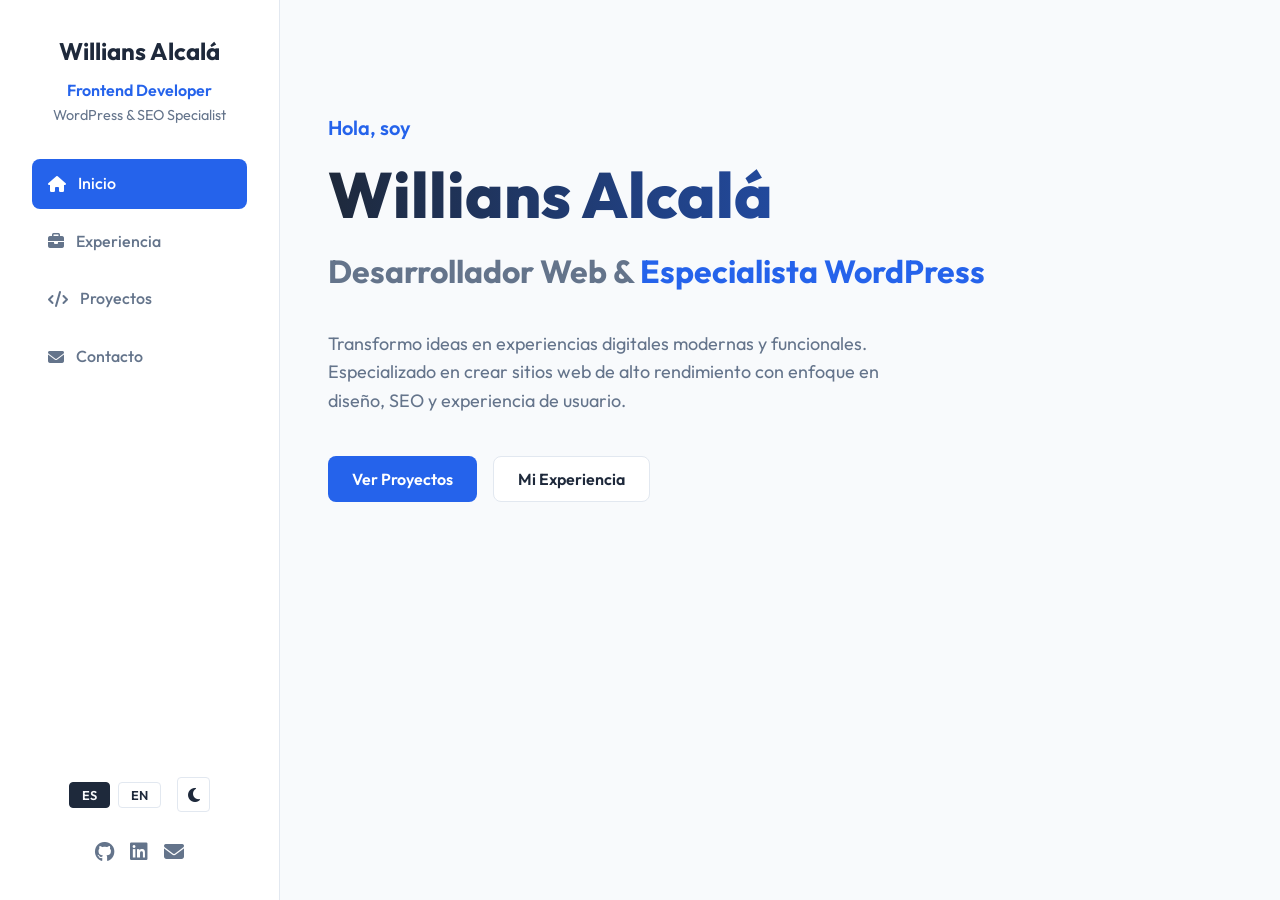
==== index.html @ 9b9c4663 "Add files via upload" ====
<!DOCTYPE html>
<html lang="es">

<head>
    <meta charset="UTF-8">
    <meta name="viewport" content="width=device-width, initial-scale=1.0">
    <title>Willians Alcalá | Portfolio</title>
    <link rel="preconnect" href="https://fonts.googleapis.com">
    <link rel="preconnect" href="https://fonts.gstatic.com" crossorigin>
    <link href="https://fonts.googleapis.com/css2?family=Outfit:wght@300;400;600;700&display=swap" rel="stylesheet">
    <link rel="stylesheet" href="style.css">
    <link rel="stylesheet" href="https://cdnjs.cloudflare.com/ajax/libs/font-awesome/6.4.0/css/all.min.css">
</head>

<body>
    <div class="app-container">
        <button class="mobile-menu-btn" onclick="toggleMobileMenu()">
            <i class="fa-solid fa-bars"></i>
        </button>

        <nav class="sidebar" id="sidebar">
            <div class="profile">
                <h1>Willians Alcalá</h1>
                <p class="role">Frontend Developer</p>
                <p class="sub-role">WordPress & SEO Specialist</p>
            </div>
            <ul class="nav-links">
                <li class="active" data-tab="home" onclick="closeMobileMenu()">
                    <i class="fa-solid fa-house"></i> <span>Inicio</span>
                </li>
                <li data-tab="experience" onclick="closeMobileMenu()">
                    <i class="fa-solid fa-briefcase"></i> <span>Experiencia</span>
                </li>
                <li data-tab="projects" onclick="closeMobileMenu()">
                    <i class="fa-solid fa-code"></i> <span>Proyectos</span>
                </li>
                <li data-tab="contact" onclick="closeMobileMenu()">
                    <i class="fa-solid fa-envelope"></i> <span>Contacto</span>
                </li>
            </ul>

            <div class="controls-group">
                <div class="language-toggle">
                    <button id="lang-es" class="lang-btn active" onclick="setLanguage('es')">ES</button>
                    <button id="lang-en" class="lang-btn" onclick="setLanguage('en')">EN</button>
                </div>
                <button class="theme-toggle" onclick="toggleTheme()" aria-label="Toggle Theme">
                    <i class="fa-solid fa-moon"></i>
                </button>
            </div>

            <div class="social-links">
                <a href="https://github.com/Willians45" target="_blank"><i class="fa-brands fa-github"></i></a>
                <a href="https://www.linkedin.com/in/willians-alc/" target="_blank"><i
                        class="fa-brands fa-linkedin"></i></a>
                <a href="mailto:williansalponce@gmail.com"><i class="fa-solid fa-envelope"></i></a>
            </div>
        </nav>

        <main class="content-area">
            <!-- Content will be injected here by JavaScript -->
            <div id="home" class="tab-content active">
                <div class="hero">
                    <span class="greeting" data-i18n="greeting">Hola, soy</span>
                    <h2 class="name">Willians Alcalá</h2>
                    <h3 class="title"><span data-i18n="role">Desarrollador Web &</span> <span class="highlight"
                            data-i18n="subrole">Especialista WordPress</span></h3>
                    <p class="bio" data-i18n="bio">
                        Transformo ideas en experiencias digitales modernas y funcionales.
                        Especializado en crear sitios web de alto rendimiento con enfoque en diseño, SEO y experiencia
                        de usuario.
                    </p>
                    <div class="cta-group">
                        <button class="btn-primary" onclick="switchTab('projects')" data-i18n="viewProjects">Ver
                            Proyectos</button>
                        <button class="btn-secondary" onclick="switchTab('experience')" data-i18n="viewExperience">Mi
                            Experiencia</button>
                    </div>
                </div>
            </div>

            <div id="experience" class="tab-content">
                <h2 class="section-title" data-i18n="experienceTitle">Experiencia Laboral</h2>
                <div class="timeline" id="experience-list">
                    <!-- JS will populate this -->
                </div>
            </div>

            <div id="projects" class="tab-content">
                <h2 class="section-title" data-i18n="projectsTitle">Proyectos Personales</h2>
                <div class="projects-grid" id="projects-list">
                    <!-- JS will populate this -->
                </div>
            </div>

            <div id="contact" class="tab-content">
                <h2 class="section-title" data-i18n="contactTitle">Contáctame</h2>
                <div class="contact-container">
                    <p data-i18n="contactText">¿Tienes un proyecto en mente? ¡Hablemos!</p>
                    <a href="mailto:williansalponce@gmail.com" class="email-link">williansalponce@gmail.com</a>
                </div>
            </div>
        </main>
    </div>

    <script src="script.js"></script>
</body>

</html>
---- style.css ----
:root {
    /* Light Theme */
    --primary-color: #2563eb;
    --secondary-color: #1e40af;
    --bg-color: #f8fafc;
    --sidebar-bg: #ffffff;
    --text-color: #1e293b;
    --text-muted: #64748b;
    --border-color: #e2e8f0;
    --card-bg: #ffffff;
    --shadow: 0 4px 6px -1px rgb(0 0 0 / 0.1), 0 2px 4px -2px rgb(0 0 0 / 0.1);
    --font-main: 'Outfit', sans-serif;
}

[data-theme="dark"] {
    /* Dark Theme */
    --primary-color: #60a5fa;
    --secondary-color: #3b82f6;
    --bg-color: #0f172a;
    --sidebar-bg: #1e293b;
    --text-color: #f1f5f9;
    --text-muted: #94a3b8;
    --border-color: #334155;
    --card-bg: #1e293b;
    --shadow: 0 4px 6px -1px rgb(0 0 0 / 0.3), 0 2px 4px -2px rgb(0 0 0 / 0.2);
}

* {
    margin: 0;
    padding: 0;
    box-sizing: border-box;
}

body {
    font-family: var(--font-main);
    background-color: var(--bg-color);
    color: var(--text-color);
    line-height: 1.6;
    transition: background-color 0.3s, color 0.3s;
}

.app-container {
    display: flex;
    min-height: 100vh;
}

/* Mobile Menu Button */
.mobile-menu-btn {
    display: none;
    position: fixed;
    top: 1rem;
    right: 1rem;
    z-index: 100;
    background: var(--card-bg);
    border: 1px solid var(--border-color);
    color: var(--text-color);
    padding: 0.5rem;
    border-radius: 0.5rem;
    font-size: 1.5rem;
    cursor: pointer;
    box-shadow: var(--shadow);
}

/* Sidebar Styles (Desktop) */
.sidebar {
    width: 280px;
    background-color: var(--sidebar-bg);
    border-right: 1px solid var(--border-color);
    padding: 2rem;
    display: flex;
    flex-direction: column;
    position: fixed;
    height: 100vh;
    z-index: 50;
    transition: transform 0.3s ease, background-color 0.3s;
}

.profile {
    text-align: center;
    margin-bottom: 2rem;
}

.profile h1 {
    font-size: 1.5rem;
    font-weight: 700;
    margin-bottom: 0.5rem;
    color: var(--text-color);
}

.role {
    font-weight: 600;
    color: var(--primary-color);
}

.sub-role {
    font-size: 0.9rem;
    color: var(--text-muted);
}

.nav-links {
    list-style: none;
    flex: 1;
}

.nav-links li {
    margin-bottom: 0.5rem;
    padding: 0.75rem 1rem;
    border-radius: 0.5rem;
    cursor: pointer;
    transition: all 0.2s;
    display: flex;
    align-items: center;
    gap: 0.75rem;
    color: var(--text-muted);
    font-weight: 500;
}

.nav-links li:hover {
    background-color: rgba(37, 99, 235, 0.1);
    color: var(--primary-color);
}

.nav-links li.active {
    background-color: var(--primary-color);
    color: white;
}

.controls-group {
    display: flex;
    justify-content: center;
    align-items: center;
    gap: 1rem;
    margin-bottom: 1.5rem;
}

.language-toggle {
    display: flex;
    gap: 0.5rem;
}

.lang-btn {
    background: none;
    border: 1px solid var(--border-color);
    padding: 0.25rem 0.75rem;
    border-radius: 0.25rem;
    cursor: pointer;
    font-family: var(--font-main);
    font-size: 0.8rem;
    transition: all 0.2s;
    color: var(--text-color);
}

.lang-btn.active {
    background-color: var(--text-color);
    color: var(--bg-color);
    border-color: var(--text-color);
}

.theme-toggle {
    background: none;
    border: 1px solid var(--border-color);
    color: var(--text-color);
    padding: 0.4rem 0.6rem;
    border-radius: 0.25rem;
    cursor: pointer;
    transition: all 0.2s;
}

.theme-toggle:hover {
    background-color: rgba(0, 0, 0, 0.05);
}

.social-links {
    display: flex;
    justify-content: center;
    gap: 1rem;
}

.social-links a {
    color: var(--text-muted);
    font-size: 1.25rem;
    transition: color 0.2s;
}

.social-links a:hover {
    color: var(--primary-color);
}

/* Content Area */
.content-area {
    flex: 1;
    margin-left: 280px;
    padding: 3rem;
    max-width: 1200px;
    width: calc(100% - 280px);
}

.tab-content {
    display: none;
    animation: fadeIn 0.4s ease;
}

.tab-content.active {
    display: block;
}

@keyframes fadeIn {
    from {
        opacity: 0;
        transform: translateY(10px);
    }

    to {
        opacity: 1;
        transform: translateY(0);
    }
}

/* Hero Section */
.hero {
    max-width: 800px;
    margin-top: 4rem;
}

.greeting {
    color: var(--primary-color);
    font-weight: 600;
    font-size: 1.25rem;
    display: block;
    margin-bottom: 1rem;
}

.name {
    font-size: 4rem;
    font-weight: 800;
    line-height: 1.1;
    margin-bottom: 1rem;
    background: linear-gradient(to right, var(--text-color), var(--primary-color));
    -webkit-background-clip: text;
    background-clip: text;
    -webkit-text-fill-color: transparent;
}

.title {
    font-size: 2rem;
    color: var(--text-muted);
    margin-bottom: 2rem;
}

.highlight {
    color: var(--primary-color);
}

.bio {
    font-size: 1.125rem;
    color: var(--text-muted);
    margin-bottom: 2.5rem;
    max-width: 600px;
}

.cta-group {
    display: flex;
    gap: 1rem;
}

button {
    font-family: var(--font-main);
    font-size: 1rem;
    padding: 0.75rem 1.5rem;
    border-radius: 0.5rem;
    cursor: pointer;
    transition: all 0.2s;
    border: none;
    font-weight: 600;
}

.btn-primary {
    background-color: var(--primary-color);
    color: white;
}

.btn-primary:hover {
    background-color: var(--secondary-color);
}

.btn-secondary {
    background-color: var(--card-bg);
    border: 1px solid var(--border-color);
    color: var(--text-color);
}

.btn-secondary:hover {
    background-color: var(--bg-color);
}

/* Experience Section */
.section-title {
    font-size: 2rem;
    margin-bottom: 2rem;
    position: relative;
    display: inline-block;
    color: var(--text-color);
}

.section-title::after {
    content: '';
    position: absolute;
    bottom: -5px;
    left: 0;
    width: 40%;
    height: 4px;
    background-color: var(--primary-color);
    border-radius: 2px;
}

.timeline {
    position: relative;
    border-left: 2px solid var(--border-color);
    margin-left: 1rem;
    padding-left: 2rem;
}

.timeline-item {
    margin-bottom: 3rem;
    position: relative;
}

.timeline-item::before {
    content: '';
    position: absolute;
    left: -2.6rem;
    top: 0.5rem;
    width: 1rem;
    height: 1rem;
    background-color: var(--primary-color);
    border-radius: 50%;
    border: 4px solid var(--bg-color);
    box-shadow: 0 0 0 1px var(--border-color);
}

.timeline-date {
    font-size: 0.875rem;
    color: var(--text-muted);
    margin-bottom: 0.5rem;
    display: block;
}

.timeline-role {
    font-size: 1.25rem;
    margin-bottom: 0.25rem;
    color: var(--text-color);
}

.timeline-company {
    font-size: 1rem;
    color: var(--primary-color);
    margin-bottom: 1rem;
}

.timeline-desc {
    color: var(--text-muted);
    margin-bottom: 1rem;
}

.project-links {
    display: flex;
    flex-wrap: wrap;
    gap: 0.75rem;
}

.project-tag {
    font-size: 0.875rem;
    padding: 0.25rem 0.75rem;
    background-color: rgba(37, 99, 235, 0.1);
    color: var(--primary-color);
    border-radius: 1rem;
    text-decoration: none;
    transition: background 0.2s;
}

.project-tag:hover {
    background-color: rgba(37, 99, 235, 0.2);
}

/* Projects Grid */
.projects-grid {
    display: grid;
    grid-template-columns: repeat(auto-fill, minmax(300px, 1fr));
    gap: 2rem;
}

.project-card {
    background: var(--card-bg);
    padding: 2rem;
    border-radius: 1rem;
    box-shadow: var(--shadow);
    transition: transform 0.2s, background-color 0.3s;
    border: 1px solid var(--border-color);
}

.project-card:hover {
    transform: translateY(-5px);
}

.project-type {
    font-size: 0.75rem;
    text-transform: uppercase;
    letter-spacing: 0.05em;
    color: var(--primary-color);
    font-weight: 700;
    margin-bottom: 0.75rem;
}

.project-title {
    font-size: 1.25rem;
    margin-bottom: 1rem;
    color: var(--text-color);
}

.project-desc {
    color: var(--text-muted);
    margin-bottom: 1.5rem;
    font-size: 0.95rem;
}

.card-links {
    display: flex;
    gap: 1rem;
}

.card-link {
    font-size: 0.9rem;
    text-decoration: none;
    color: var(--text-color);
    font-weight: 600;
}

.card-link:hover {
    color: var(--primary-color);
}

/* Contact Section */
.contact-container {
    background: var(--card-bg);
    padding: 3rem;
    border-radius: 1rem;
    box-shadow: var(--shadow);
    text-align: center;
    max-width: 600px;
    margin: 0 auto;
    /* Centered as requested */
    border: 1px solid var(--border-color);
}

.contact-container p {
    color: var(--text-color);
}

.email-link {
    font-size: 1.5rem;
    color: var(--primary-color);
    text-decoration: none;
    font-weight: 700;
    margin-top: 1rem;
    display: inline-block;
    word-break: break-all;
}

.email-link:hover {
    text-decoration: underline;
}

/* Mobile Responsive Styles */
@media (max-width: 768px) {
    .mobile-menu-btn {
        display: block;
    }

    .sidebar {
        transform: translateX(-100%);
        width: 100%;
        height: 100vh;
        position: fixed;
        top: 0;
        left: 0;
        border-right: none;
        justify-content: center;
        align-items: center;
        padding-top: 4rem;
    }

    .sidebar.active {
        transform: translateX(0);
    }

    .content-area {
        margin-left: 0;
        width: 100%;
        padding: 1.5rem;
        padding-top: 5rem;
        /* Space for menu button */
    }

    .hero {
        margin-top: 1rem;
        text-align: center;
    }

    .name {
        font-size: 2.5rem;
    }

    .title {
        font-size: 1.25rem;
    }

    .bio {
        margin: 0 auto 2rem;
    }

    .cta-group {
        justify-content: center;
    }

    .projects-grid {
        grid-template-columns: 1fr;
    }

    .nav-links {
        flex: initial;
        width: 100%;
        margin-bottom: 2rem;
    }

    .nav-links li {
        justify-content: center;
        font-size: 1.2rem;
    }
}
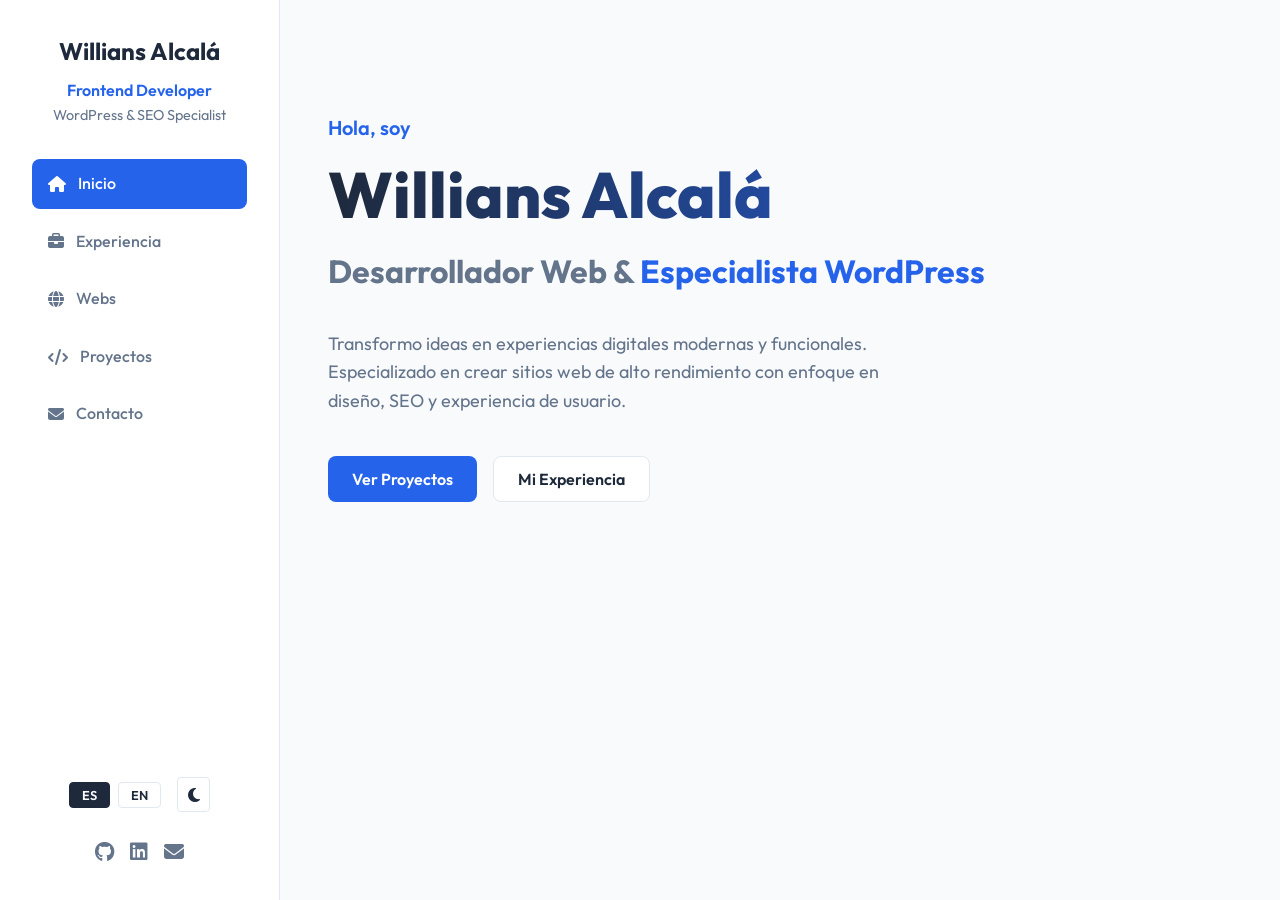
==== commit 643e3c5b: "Add files via upload" ====
--- a/index.html
+++ b/index.html
@@ -30,6 +30,9 @@
                 </li>
                 <li data-tab="experience" onclick="closeMobileMenu()">
                     <i class="fa-solid fa-briefcase"></i> <span>Experiencia</span>
+                </li>
+                <li data-tab="webs" onclick="closeMobileMenu()">
+                    <i class="fa-solid fa-globe"></i> <span>Webs</span>
                 </li>
                 <li data-tab="projects" onclick="closeMobileMenu()">
                     <i class="fa-solid fa-code"></i> <span>Proyectos</span>
@@ -80,14 +83,34 @@
             </div>
 
             <div id="experience" class="tab-content">
-                <h2 class="section-title" data-i18n="experienceTitle">Experiencia Laboral</h2>
+                <h2 class="section-title" data-i18n="experienceTitle">Experiencia</h2>
                 <div class="timeline" id="experience-list">
                     <!-- JS will populate this -->
                 </div>
             </div>
 
+            <div id="webs" class="tab-content">
+                <h2 class="section-title" data-i18n="websTitle">Webs</h2>
+                <div class="web-filters" id="web-category-filters">
+                    <!-- JS will populate categories -->
+                </div>
+                <div class="webs-grid" id="webs-list">
+                    <!-- JS will populate this -->
+                </div>
+            </div>
+
             <div id="projects" class="tab-content">
-                <h2 class="section-title" data-i18n="projectsTitle">Proyectos Personales</h2>
+                <h2 class="section-title" data-i18n="projectsTitle">Proyectos</h2>
+                <div class="category-slider">
+                    <div class="category-tabs">
+                        <button class="category-tab active" data-category="web-apps" onclick="switchProjectCategory('web-apps')">
+                            <i class="fa-solid fa-globe"></i> Web Apps
+                        </button>
+                        <button class="category-tab" data-category="plugins" onclick="switchProjectCategory('plugins')">
+                            <i class="fa-solid fa-plug"></i> Plugins PHP
+                        </button>
+                    </div>
+                </div>
                 <div class="projects-grid" id="projects-list">
                     <!-- JS will populate this -->
                 </div>
--- a/style.css
+++ b/style.css
@@ -382,11 +382,199 @@
     background-color: rgba(37, 99, 235, 0.2);
 }
 
+/* Webs Grid */
+.webs-grid {
+    display: grid;
+    grid-template-columns: repeat(auto-fill, minmax(320px, 1fr));
+    gap: 2.5rem;
+}
+
+.web-card {
+    background: var(--card-bg);
+    border-radius: 1rem;
+    overflow: hidden;
+    box-shadow: var(--shadow);
+    transition: transform 0.3s ease, box-shadow 0.3s ease;
+    border: 1px solid var(--border-color);
+}
+
+.web-card:hover {
+    transform: translateY(-8px);
+    box-shadow: 0 8px 25px -8px rgba(0, 0, 0, 0.2);
+}
+
+.web-card,
+.project-card {
+    animation: cardAppear 0.5s ease-out forwards;
+}
+
+@keyframes cardAppear {
+    from {
+        opacity: 0;
+        transform: translateY(20px);
+    }
+
+    to {
+        opacity: 1;
+        transform: translateY(0);
+    }
+}
+
+.web-card-image-container {
+    width: 100%;
+    height: 320px;
+    overflow: hidden;
+    position: relative;
+    border-bottom: 4px solid var(--border-color);
+    background-color: var(--bg-color);
+}
+
+.web-card-image-container::before {
+    content: '•••';
+    position: absolute;
+    top: 5px;
+    left: 10px;
+    color: var(--text-muted);
+    font-size: 14px;
+    letter-spacing: 2px;
+    z-index: 2;
+    background: var(--card-bg);
+    opacity: 0.9;
+    padding: 0 5px;
+    border-radius: 4px;
+    backdrop-filter: blur(4px);
+}
+
+.web-card-image {
+    width: 100%;
+    height: 100%;
+    display: block;
+    object-fit: contain;
+    padding: 10px;
+    background-color: var(--bg-color);
+}
+
+/* Hover transform removed */
+
+.web-card-content {
+    padding: 1.5rem;
+}
+
+.web-card-title {
+    font-size: 1.25rem;
+    font-weight: 700;
+    margin-bottom: 0.5rem;
+    color: var(--text-color);
+}
+
+.web-card-category {
+    display: inline-block;
+    font-size: 0.75rem;
+    text-transform: uppercase;
+    letter-spacing: 0.05em;
+    color: var(--primary-color);
+    background-color: rgba(37, 99, 235, 0.1);
+    padding: 0.25rem 0.75rem;
+    border-radius: 1rem;
+    margin-bottom: 1.5rem;
+    font-weight: 600;
+}
+
+.web-card-link {
+    display: inline-flex;
+    align-items: center;
+    gap: 0.5rem;
+    color: var(--primary-color);
+    text-decoration: none;
+    font-weight: 600;
+    font-size: 0.9rem;
+    transition: gap 0.2s ease;
+}
+
+.web-card-link:hover {
+    gap: 0.75rem;
+}
+
+/* Web Filters */
+.web-filters {
+    display: flex;
+    flex-wrap: wrap;
+    gap: 0.75rem;
+    margin-bottom: 2.5rem;
+}
+
+.filter-btn {
+    background-color: var(--card-bg);
+    border: 1px solid var(--border-color);
+    color: var(--text-color);
+    padding: 0.5rem 1.25rem;
+    border-radius: 2rem;
+    cursor: pointer;
+    font-size: 0.9rem;
+    font-weight: 500;
+    transition: all 0.3s ease;
+}
+
+.filter-btn:hover {
+    background-color: rgba(37, 99, 235, 0.1);
+    border-color: var(--primary-color);
+    color: var(--primary-color);
+}
+
+.filter-btn.active {
+    background-color: var(--primary-color);
+    color: white;
+    border-color: var(--primary-color);
+    box-shadow: 0 4px 10px rgba(37, 99, 235, 0.3);
+}
+
+/* Category Slider */
+.category-slider {
+    margin-bottom: 2rem;
+}
+
+.category-tabs {
+    display: flex;
+    gap: 1rem;
+    border-bottom: 2px solid var(--border-color);
+    padding-bottom: 1rem;
+}
+
+.category-tab {
+    background: none;
+    border: none;
+    padding: 0.75rem 1.5rem;
+    border-radius: 0.5rem 0.5rem 0 0;
+    cursor: pointer;
+    font-family: var(--font-main);
+    font-size: 1rem;
+    font-weight: 600;
+    color: var(--text-muted);
+    transition: all 0.3s ease;
+    display: flex;
+    align-items: center;
+    gap: 0.5rem;
+}
+
+.category-tab:hover {
+    background-color: rgba(37, 99, 235, 0.1);
+    color: var(--primary-color);
+}
+
+.category-tab.active {
+    background-color: var(--primary-color);
+    color: white;
+}
+
+.category-tab i {
+    font-size: 0.9rem;
+}
+
 /* Projects Grid */
 .projects-grid {
     display: grid;
-    grid-template-columns: repeat(auto-fill, minmax(300px, 1fr));
-    gap: 2rem;
+    grid-template-columns: repeat(auto-fill, minmax(320px, 1fr));
+    gap: 2.5rem;
 }
 
 .project-card {
@@ -417,10 +605,56 @@
     color: var(--text-color);
 }
 
+.project-card-image {
+    width: 100%;
+    height: 220px;
+    object-fit: contain;
+    padding: 10px;
+    background-color: var(--bg-color);
+    border-radius: 0.75rem;
+    margin-bottom: 1.5rem;
+    border: 1px solid var(--border-color);
+    transition: all 0.3s ease;
+}
+
+.project-card:hover .project-card-image {
+    box-shadow: 0 5px 15px rgba(0, 0, 0, 0.1);
+}
+
+.project-card-image.large-mockup {
+    height: 250px;
+    object-fit: cover;
+    padding: 0 2rem 2rem;
+    position: relative;
+}
+
 .project-desc {
     color: var(--text-muted);
     margin-bottom: 1.5rem;
     font-size: 0.95rem;
+}
+
+.project-desc p {
+    margin-bottom: 1rem;
+}
+
+.project-desc p:last-child {
+    margin-bottom: 0;
+}
+
+.project-desc ul {
+    margin: 0.5rem 0;
+    padding-left: 1.5rem;
+}
+
+.project-desc li {
+    margin-bottom: 0.25rem;
+    color: var(--text-muted);
+}
+
+.project-desc strong {
+    color: var(--text-color);
+    font-weight: 600;
 }
 
 .card-links {
@@ -437,19 +671,6 @@
 
 .card-link:hover {
     color: var(--primary-color);
-}
-
-/* Contact Section */
-.contact-container {
-    background: var(--card-bg);
-    padding: 3rem;
-    border-radius: 1rem;
-    box-shadow: var(--shadow);
-    text-align: center;
-    max-width: 600px;
-    margin: 0 auto;
-    /* Centered as requested */
-    border: 1px solid var(--border-color);
 }
 
 .contact-container p {
@@ -523,7 +744,26 @@
     }
 
     .projects-grid {
-        grid-template-columns: 1fr;
+        grid-template-columns: repeat(auto-fit, minmax(280px, 1fr));
+        gap: 1.5rem;
+    }
+
+    .webs-grid {
+        grid-template-columns: repeat(auto-fit, minmax(280px, 1fr));
+        gap: 1.5rem;
+    }
+
+    .web-filters {
+        justify-content: center;
+    }
+
+    .category-tabs {
+        flex-direction: column;
+        gap: 0.5rem;
+    }
+
+    .category-tab {
+        justify-content: center;
     }
 
     .nav-links {
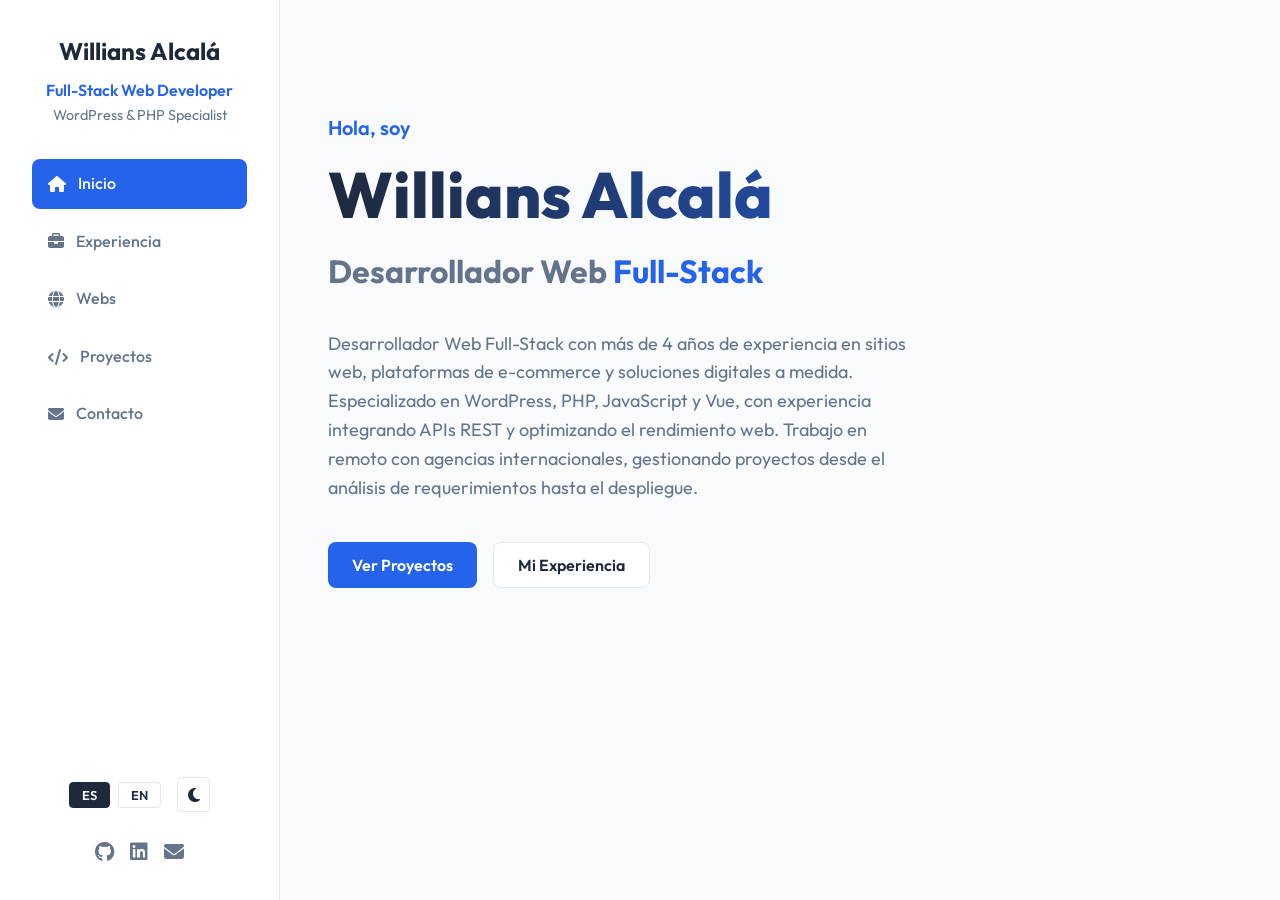
==== commit 4f62322a: "Add files via upload" ====
--- a/index.html
+++ b/index.html
@@ -21,8 +21,8 @@
         <nav class="sidebar" id="sidebar">
             <div class="profile">
                 <h1>Willians Alcalá</h1>
-                <p class="role">Frontend Developer</p>
-                <p class="sub-role">WordPress & SEO Specialist</p>
+                <p class="role">Full-Stack Web Developer</p>
+                <p class="sub-role">WordPress &amp; PHP Specialist</p>
             </div>
             <ul class="nav-links">
                 <li class="active" data-tab="home" onclick="closeMobileMenu()">
@@ -66,12 +66,14 @@
                 <div class="hero">
                     <span class="greeting" data-i18n="greeting">Hola, soy</span>
                     <h2 class="name">Willians Alcalá</h2>
-                    <h3 class="title"><span data-i18n="role">Desarrollador Web &</span> <span class="highlight"
-                            data-i18n="subrole">Especialista WordPress</span></h3>
+                    <h3 class="title"><span data-i18n="role">Desarrollador Web</span> <span class="highlight"
+                            data-i18n="subrole">Full-Stack</span></h3>
                     <p class="bio" data-i18n="bio">
-                        Transformo ideas en experiencias digitales modernas y funcionales.
-                        Especializado en crear sitios web de alto rendimiento con enfoque en diseño, SEO y experiencia
-                        de usuario.
+                        Desarrollador Web Full-Stack con más de 4 años de experiencia en sitios web, plataformas de
+                        e-commerce y soluciones digitales a medida. Especializado en WordPress, PHP, JavaScript y Vue,
+                        con experiencia integrando APIs REST y optimizando el rendimiento web. Trabajo en remoto con
+                        agencias internacionales, gestionando proyectos desde el análisis de requerimientos hasta el
+                        despliegue.
                     </p>
                     <div class="cta-group">
                         <button class="btn-primary" onclick="switchTab('projects')" data-i18n="viewProjects">Ver
